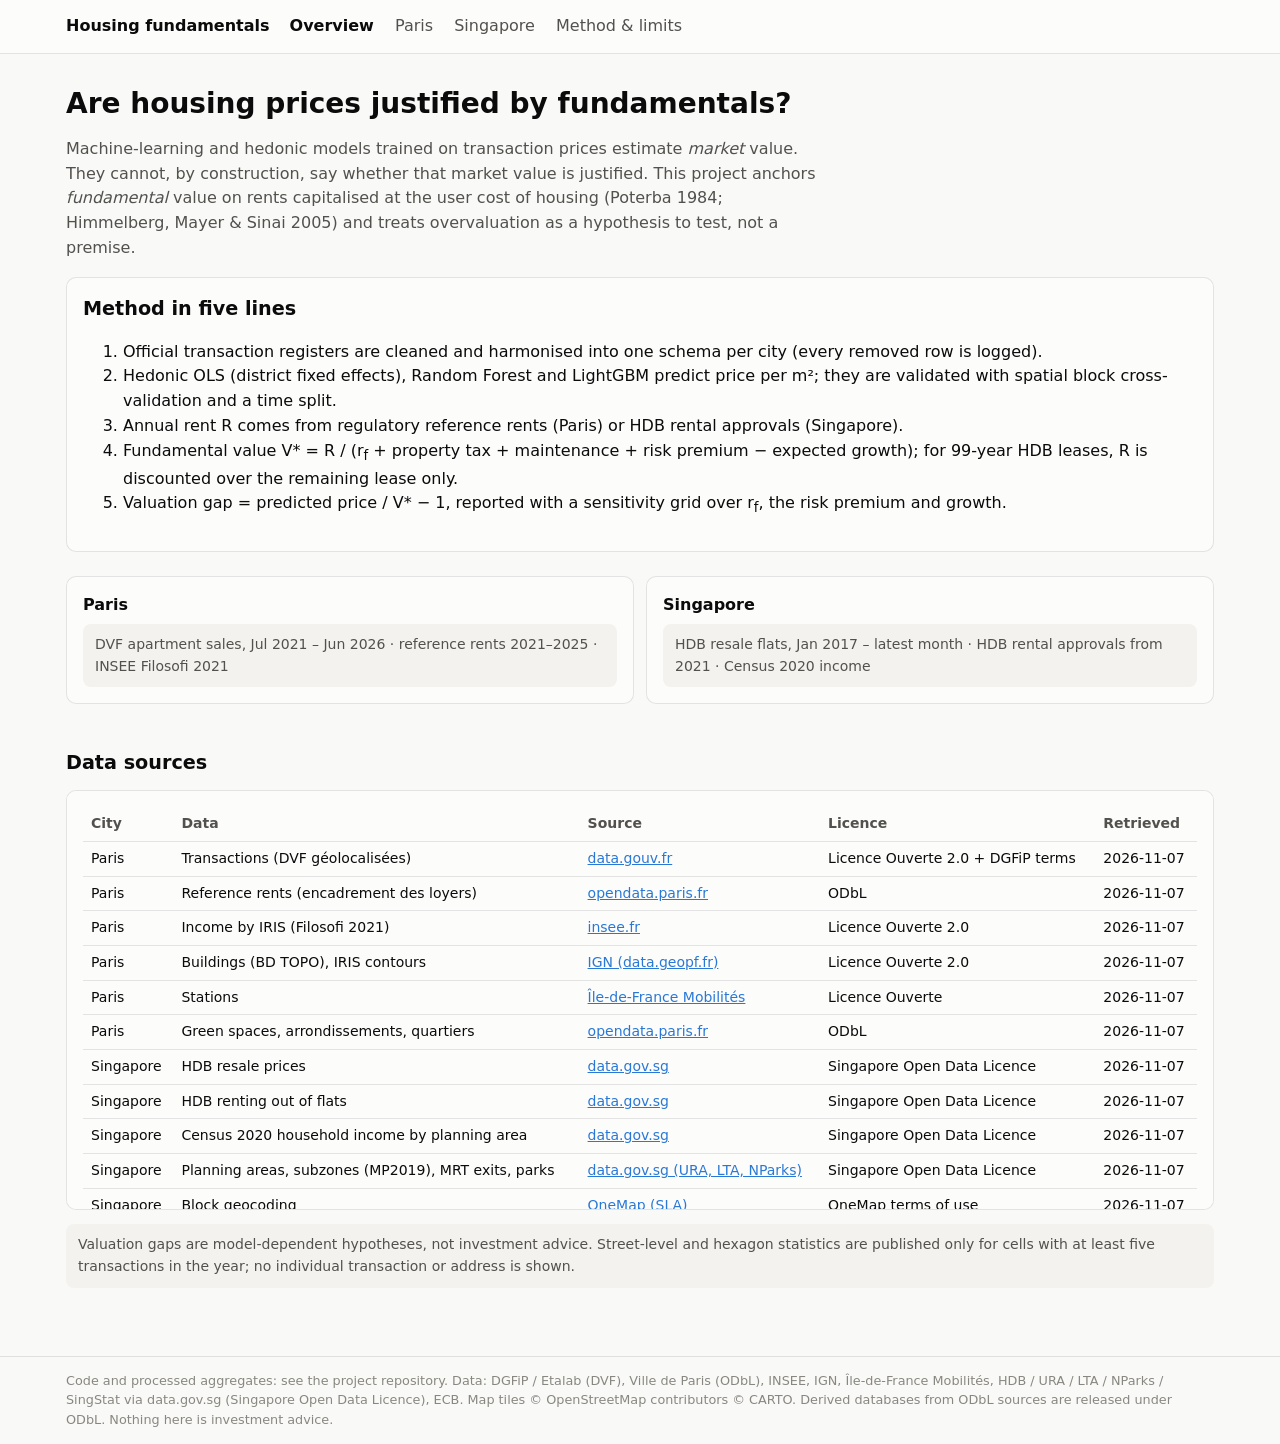
==== site/index.html @ 0dceb500 "Paris pipeline, website and data audit; Singapore data stage - Data audit of official sources (DVF, " ====
<!doctype html>
<html lang="en">
<head>
<meta charset="utf-8">
<meta name="viewport" content="width=device-width, initial-scale=1">
<meta name="robots" content="noindex, nofollow">
<title>Housing fundamentals</title>
<meta name="description" content="Do rents justify housing prices in Paris and Singapore?">
<link rel="stylesheet" href="assets/style.css">

</head>
<body>
<header class="top"><div class="wrap">
  <a class="brand" href="index.html">Housing fundamentals</a>
  <nav>
    <a href="index.html" aria-current="page">Overview</a>
    <a href="paris.html">Paris</a>
    <a href="singapore.html">Singapore</a>
    <a href="methodology.html">Method &amp; limits</a>
  </nav>
</div></header>
<main class="wrap">

<h1>Are housing prices justified by fundamentals?</h1>
<p class="lede">Machine-learning and hedonic models trained on transaction prices estimate <em>market</em> value. They cannot,
by construction, say whether that market value is justified. This project anchors <em>fundamental</em> value on rents
capitalised at the user cost of housing (Poterba 1984; Himmelberg, Mayer &amp; Sinai 2005) and treats overvaluation as a
hypothesis to test, not a premise.</p>

<div class="card">
<h2 style="margin-top:0">Method in five lines</h2>
<ol>
<li>Official transaction registers are cleaned and harmonised into one schema per city (every removed row is logged).</li>
<li>Hedonic OLS (district fixed effects), Random Forest and LightGBM predict price per m²; they are validated with spatial block cross-validation and a time split.</li>
<li>Annual rent R comes from regulatory reference rents (Paris) or HDB rental approvals (Singapore).</li>
<li>Fundamental value V* = R / (r<sub>f</sub> + property tax + maintenance + risk premium − expected growth); for 99-year HDB leases, R is discounted over the remaining lease only.</li>
<li>Valuation gap = predicted price / V* − 1, reported with a sensitivity grid over r<sub>f</sub>, the risk premium and growth.</li>
</ol>
</div>

<div class="grid2">
<a class="card" href="paris.html" style="text-decoration:none;color:inherit"><b>Paris</b><br><span class="note" style="display:block;margin-top:6px">DVF apartment sales, Jul 2021 – Jun 2026 · reference rents 2021–2025 · INSEE Filosofi 2021</span></a>
<a class="card" href="singapore.html" style="text-decoration:none;color:inherit"><b>Singapore</b><br><span class="note" style="display:block;margin-top:6px">HDB resale flats, Jan 2017 – latest month · HDB rental approvals from 2021 · Census 2020 income</span></a>
</div>

<h2>Data sources</h2>
<div class="card table-scroll"><table>
<thead><tr><th>City</th><th>Data</th><th>Source</th><th>Licence</th><th>Retrieved</th></tr></thead>
<tbody>
<tr><td>Paris</td><td>Transactions (DVF géolocalisées)</td><td><a href="https://www.data.gouv.fr/datasets/demandes-de-valeurs-foncieres-geolocalisees">data.gouv.fr</a></td><td>Licence Ouverte 2.0 + DGFiP terms</td><td>2026-11-07</td></tr>
<tr><td>Paris</td><td>Reference rents (encadrement des loyers)</td><td><a href="https://opendata.paris.fr/explore/dataset/logement-encadrement-des-loyers/">opendata.paris.fr</a></td><td>ODbL</td><td>2026-11-07</td></tr>
<tr><td>Paris</td><td>Income by IRIS (Filosofi 2021)</td><td><a href="https://www.insee.fr/fr/statistiques/8229323">insee.fr</a></td><td>Licence Ouverte 2.0</td><td>2026-11-07</td></tr>
<tr><td>Paris</td><td>Buildings (BD TOPO), IRIS contours</td><td><a href="https://geoservices.ign.fr/">IGN (data.geopf.fr)</a></td><td>Licence Ouverte 2.0</td><td>2026-11-07</td></tr>
<tr><td>Paris</td><td>Stations</td><td><a href="https://data.iledefrance-mobilites.fr/explore/dataset/emplacement-des-gares-idf/">Île-de-France Mobilités</a></td><td>Licence Ouverte</td><td>2026-11-07</td></tr>
<tr><td>Paris</td><td>Green spaces, arrondissements, quartiers</td><td><a href="https://opendata.paris.fr/">opendata.paris.fr</a></td><td>ODbL</td><td>2026-11-07</td></tr>
<tr><td>Singapore</td><td>HDB resale prices</td><td><a href="https://data.gov.sg/datasets/d_8b84c4ee58e3cfc0ece0d773c8ca6abc/view">data.gov.sg</a></td><td>Singapore Open Data Licence</td><td>2026-11-07</td></tr>
<tr><td>Singapore</td><td>HDB renting out of flats</td><td><a href="https://data.gov.sg/datasets/d_c9f57187485a850908655db0e8cfe651/view">data.gov.sg</a></td><td>Singapore Open Data Licence</td><td>2026-11-07</td></tr>
<tr><td>Singapore</td><td>Census 2020 household income by planning area</td><td><a href="https://data.gov.sg/datasets/d_4e150bbd35c3145ea43019212c7b46c2/view">data.gov.sg</a></td><td>Singapore Open Data Licence</td><td>2026-11-07</td></tr>
<tr><td>Singapore</td><td>Planning areas, subzones (MP2019), MRT exits, parks</td><td><a href="https://data.gov.sg/">data.gov.sg (URA, LTA, NParks)</a></td><td>Singapore Open Data Licence</td><td>2026-11-07</td></tr>
<tr><td>Singapore</td><td>Block geocoding</td><td><a href="https://www.onemap.gov.sg/apidocs/">OneMap (SLA)</a></td><td>OneMap terms of use</td><td>2026-11-07</td></tr>
<tr><td>Both</td><td>FX (ECB reference rates), 10-year government yields</td><td><a href="https://data.ecb.europa.eu/">ECB</a>, <a href="https://tablebuilder.singstat.gov.sg/table/TS/M700071">SingStat M700071</a></td><td>Reuse with attribution</td><td>2026-11-07</td></tr>
</tbody></table></div>
<p class="note">Valuation gaps are model-dependent hypotheses, not investment advice. Street-level and hexagon statistics are published only for cells with at least five transactions in the year; no individual transaction or address is shown.</p>
</main>
<footer><div class="wrap">
Code and processed aggregates: see the project repository. Data: DGFiP / Etalab (DVF), Ville de Paris (ODbL),
INSEE, IGN, Île-de-France Mobilités, HDB / URA / LTA / NParks / SingStat via data.gov.sg (Singapore Open Data
Licence), ECB. Map tiles © OpenStreetMap contributors © CARTO. Derived databases from ODbL sources are released
under ODbL. Nothing here is investment advice.
</div></footer>
</body>
</html>
---- site/assets/style.css ----
:root {
  color-scheme: light;
  --page: #f9f9f7;
  --surface-1: #fcfcfb;
  --text-primary: #0b0b0b;
  --text-secondary: #52514e;
  --muted: #898781;
  --grid: #e1e0d9;
  --axis: #c3c2b7;
  --border: rgba(11, 11, 11, 0.10);
  --series-market: #2a78d6;
  --series-fund: #e34948;
  --band-fund: rgba(227, 73, 72, 0.16);
  --accent: #2a78d6;
  --note-bg: #f3f2ee;
}
@media (prefers-color-scheme: dark) {
  :root:where(:not([data-theme="light"])) {
    color-scheme: dark;
    --page: #0d0d0d;
    --surface-1: #1a1a19;
    --text-primary: #f0efec;
    --text-secondary: #c3c2b7;
    --muted: #898781;
    --grid: #2c2c2a;
    --axis: #383835;
    --border: rgba(255, 255, 255, 0.10);
    --series-market: #3987e5;
    --series-fund: #e66767;
    --band-fund: rgba(230, 103, 103, 0.20);
    --accent: #3987e5;
    --note-bg: #232321;
  }
}
:root[data-theme="dark"] {
  color-scheme: dark;
  --page: #0d0d0d;
  --surface-1: #1a1a19;
  --text-primary: #f0efec;
  --text-secondary: #c3c2b7;
  --muted: #898781;
  --grid: #2c2c2a;
  --axis: #383835;
  --border: rgba(255, 255, 255, 0.10);
  --series-market: #3987e5;
  --series-fund: #e66767;
  --band-fund: rgba(230, 103, 103, 0.20);
  --accent: #3987e5;
  --note-bg: #232321;
}

* { box-sizing: border-box; }
html, body { margin: 0; }
body {
  background: var(--page);
  color: var(--text-primary);
  font: 16px/1.55 system-ui, -apple-system, "Segoe UI", sans-serif;
}
a { color: var(--accent); }
header.top {
  border-bottom: 1px solid var(--border);
  background: var(--surface-1);
}
header.top .wrap { display: flex; gap: 20px; align-items: baseline; flex-wrap: wrap; }
header.top .brand { font-weight: 650; text-decoration: none; color: var(--text-primary); }
header.top nav a { margin-right: 16px; text-decoration: none; color: var(--text-secondary); }
header.top nav a[aria-current="page"] { color: var(--text-primary); font-weight: 600; }
.wrap { max-width: 1180px; margin: 0 auto; padding: 14px 16px; }
h1 { font-size: 1.75rem; line-height: 1.25; margin: 18px 0 8px; }
h2 { font-size: 1.2rem; margin: 32px 0 8px; }
p.lede { color: var(--text-secondary); max-width: 760px; }
.card {
  background: var(--surface-1);
  border: 1px solid var(--border);
  border-radius: 10px;
  padding: 16px;
  margin: 12px 0;
}
.note {
  background: var(--note-bg);
  border-radius: 8px;
  padding: 10px 12px;
  font-size: 0.875rem;
  color: var(--text-secondary);
}
.controls { display: flex; flex-wrap: wrap; gap: 12px; align-items: end; margin-bottom: 10px; }
.controls label { display: flex; flex-direction: column; font-size: 0.8rem; color: var(--text-secondary); gap: 4px; }
select, input[type="search"] {
  font: inherit; font-size: 0.9rem; padding: 6px 8px; border-radius: 6px;
  border: 1px solid var(--axis); background: var(--surface-1); color: var(--text-primary);
}
#map { height: 520px; border-radius: 8px; overflow: hidden; }
@media (max-width: 640px) { #map { height: 400px; } }
.legend { display: flex; flex-wrap: wrap; align-items: center; gap: 8px; font-size: 0.8rem; color: var(--text-secondary); margin-top: 8px; }
.legend .ramp { display: flex; }
.legend .ramp span { width: 34px; height: 12px; }
.legend .ramp span + span { margin-left: 2px; }
.legend .ticks { display: flex; font-variant-numeric: tabular-nums; }
.legend .ticks span { width: 36px; text-align: left; }
.legend .swatch-na { width: 14px; height: 12px; border: 1px dashed var(--muted); display: inline-block; }
.meta-line { font-size: 0.8rem; color: var(--muted); margin-top: 6px; }
.tip {
  position: absolute; pointer-events: none; z-index: 5;
  background: var(--surface-1); color: var(--text-primary);
  border: 1px solid var(--border); border-radius: 8px; padding: 8px 10px;
  font-size: 0.8rem; line-height: 1.4; box-shadow: 0 4px 14px rgba(0,0,0,0.12);
  min-width: 170px; font-variant-numeric: tabular-nums;
}
.tip b { display: block; margin-bottom: 2px; }
.tip .k { color: var(--text-secondary); }
.chart-wrap { position: relative; }
svg.chart { width: 100%; height: auto; display: block; }
svg.chart text { fill: var(--muted); font-size: 12px; }
svg.chart .lbl { fill: var(--text-primary); font-size: 12px; font-weight: 600; }
table { border-collapse: collapse; width: 100%; font-size: 0.875rem; font-variant-numeric: tabular-nums; }
th, td { text-align: left; padding: 6px 8px; border-bottom: 1px solid var(--border); }
th { color: var(--text-secondary); font-weight: 600; cursor: pointer; white-space: nowrap; }
td.num, th.num { text-align: right; }
.table-scroll { max-height: 420px; overflow: auto; }
.grid2 { display: grid; grid-template-columns: repeat(auto-fit, minmax(260px, 1fr)); gap: 12px; }
.kpi .v { font-size: 1.6rem; font-weight: 650; }
.kpi .k { font-size: 0.8rem; color: var(--text-secondary); }
footer { color: var(--muted); font-size: 0.8rem; border-top: 1px solid var(--border); margin-top: 40px; }
.legend .cls { display: inline-flex; align-items: center; gap: 6px; margin-right: 10px; font-variant-numeric: tabular-nums; white-space: nowrap; }
.legend .sw { width: 18px; height: 12px; border-radius: 2px; display: inline-block; }
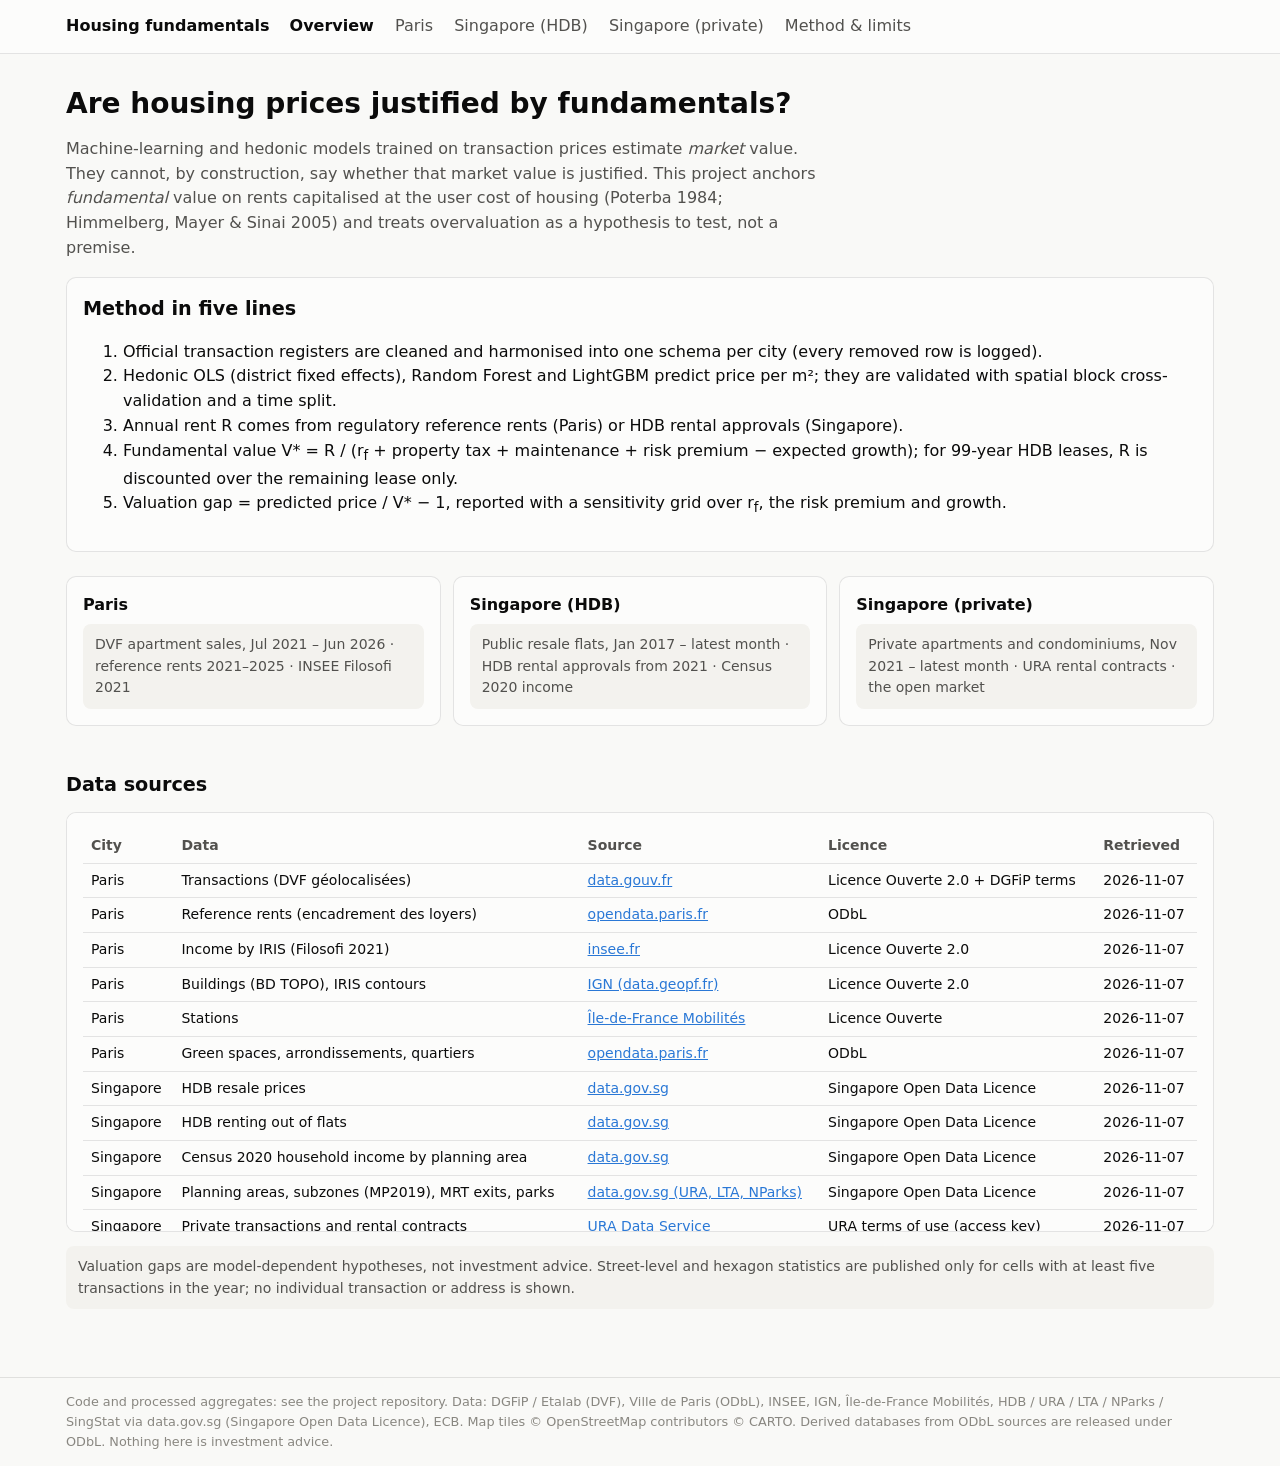
==== commit 82e6ac1a: "Singapore private market (URA): transactions, rents, models, valuation, site page - URA Data Service" ====
--- a/site/index.html
+++ b/site/index.html
@@ -15,7 +15,8 @@
   <nav>
     <a href="index.html" aria-current="page">Overview</a>
     <a href="paris.html">Paris</a>
-    <a href="singapore.html">Singapore</a>
+    <a href="singapore.html">Singapore (HDB)</a>
+    <a href="singapore_private.html">Singapore (private)</a>
     <a href="methodology.html">Method &amp; limits</a>
   </nav>
 </div></header>
@@ -40,7 +41,8 @@
 
 <div class="grid2">
 <a class="card" href="paris.html" style="text-decoration:none;color:inherit"><b>Paris</b><br><span class="note" style="display:block;margin-top:6px">DVF apartment sales, Jul 2021 – Jun 2026 · reference rents 2021–2025 · INSEE Filosofi 2021</span></a>
-<a class="card" href="singapore.html" style="text-decoration:none;color:inherit"><b>Singapore</b><br><span class="note" style="display:block;margin-top:6px">HDB resale flats, Jan 2017 – latest month · HDB rental approvals from 2021 · Census 2020 income</span></a>
+<a class="card" href="singapore.html" style="text-decoration:none;color:inherit"><b>Singapore (HDB)</b><br><span class="note" style="display:block;margin-top:6px">Public resale flats, Jan 2017 – latest month · HDB rental approvals from 2021 · Census 2020 income</span></a>
+<a class="card" href="singapore_private.html" style="text-decoration:none;color:inherit"><b>Singapore (private)</b><br><span class="note" style="display:block;margin-top:6px">Private apartments and condominiums, Nov 2021 – latest month · URA rental contracts · the open market</span></a>
 </div>
 
 <h2>Data sources</h2>
@@ -57,6 +59,7 @@
 <tr><td>Singapore</td><td>HDB renting out of flats</td><td><a href="https://data.gov.sg/datasets/d_c9f57187485a850908655db0e8cfe651/view">data.gov.sg</a></td><td>Singapore Open Data Licence</td><td>2026-11-07</td></tr>
 <tr><td>Singapore</td><td>Census 2020 household income by planning area</td><td><a href="https://data.gov.sg/datasets/d_4e150bbd35c3145ea43019212c7b46c2/view">data.gov.sg</a></td><td>Singapore Open Data Licence</td><td>2026-11-07</td></tr>
 <tr><td>Singapore</td><td>Planning areas, subzones (MP2019), MRT exits, parks</td><td><a href="https://data.gov.sg/">data.gov.sg (URA, LTA, NParks)</a></td><td>Singapore Open Data Licence</td><td>2026-11-07</td></tr>
+<tr><td>Singapore</td><td>Private transactions and rental contracts</td><td><a href="https://eservice.ura.gov.sg/maps/api/">URA Data Service</a></td><td>URA terms of use (access key)</td><td>2026-11-07</td></tr>
 <tr><td>Singapore</td><td>Block geocoding</td><td><a href="https://www.onemap.gov.sg/apidocs/">OneMap (SLA)</a></td><td>OneMap terms of use</td><td>2026-11-07</td></tr>
 <tr><td>Both</td><td>FX (ECB reference rates), 10-year government yields</td><td><a href="https://data.ecb.europa.eu/">ECB</a>, <a href="https://tablebuilder.singstat.gov.sg/table/TS/M700071">SingStat M700071</a></td><td>Reuse with attribution</td><td>2026-11-07</td></tr>
 </tbody></table></div>
--- a/site/assets/style.css
+++ b/site/assets/style.css
@@ -123,3 +123,7 @@
 footer { color: var(--muted); font-size: 0.8rem; border-top: 1px solid var(--border); margin-top: 40px; }
 .legend .cls { display: inline-flex; align-items: center; gap: 6px; margin-right: 10px; font-variant-numeric: tabular-nums; white-space: nowrap; }
 .legend .sw { width: 18px; height: 12px; border-radius: 2px; display: inline-block; }
+.doc { overflow-x: auto; }
+.doc table { margin: 10px 0; }
+.doc pre { background: var(--note-bg); padding: 10px 12px; border-radius: 8px; overflow-x: auto; }
+.doc code { font-size: 0.9em; }
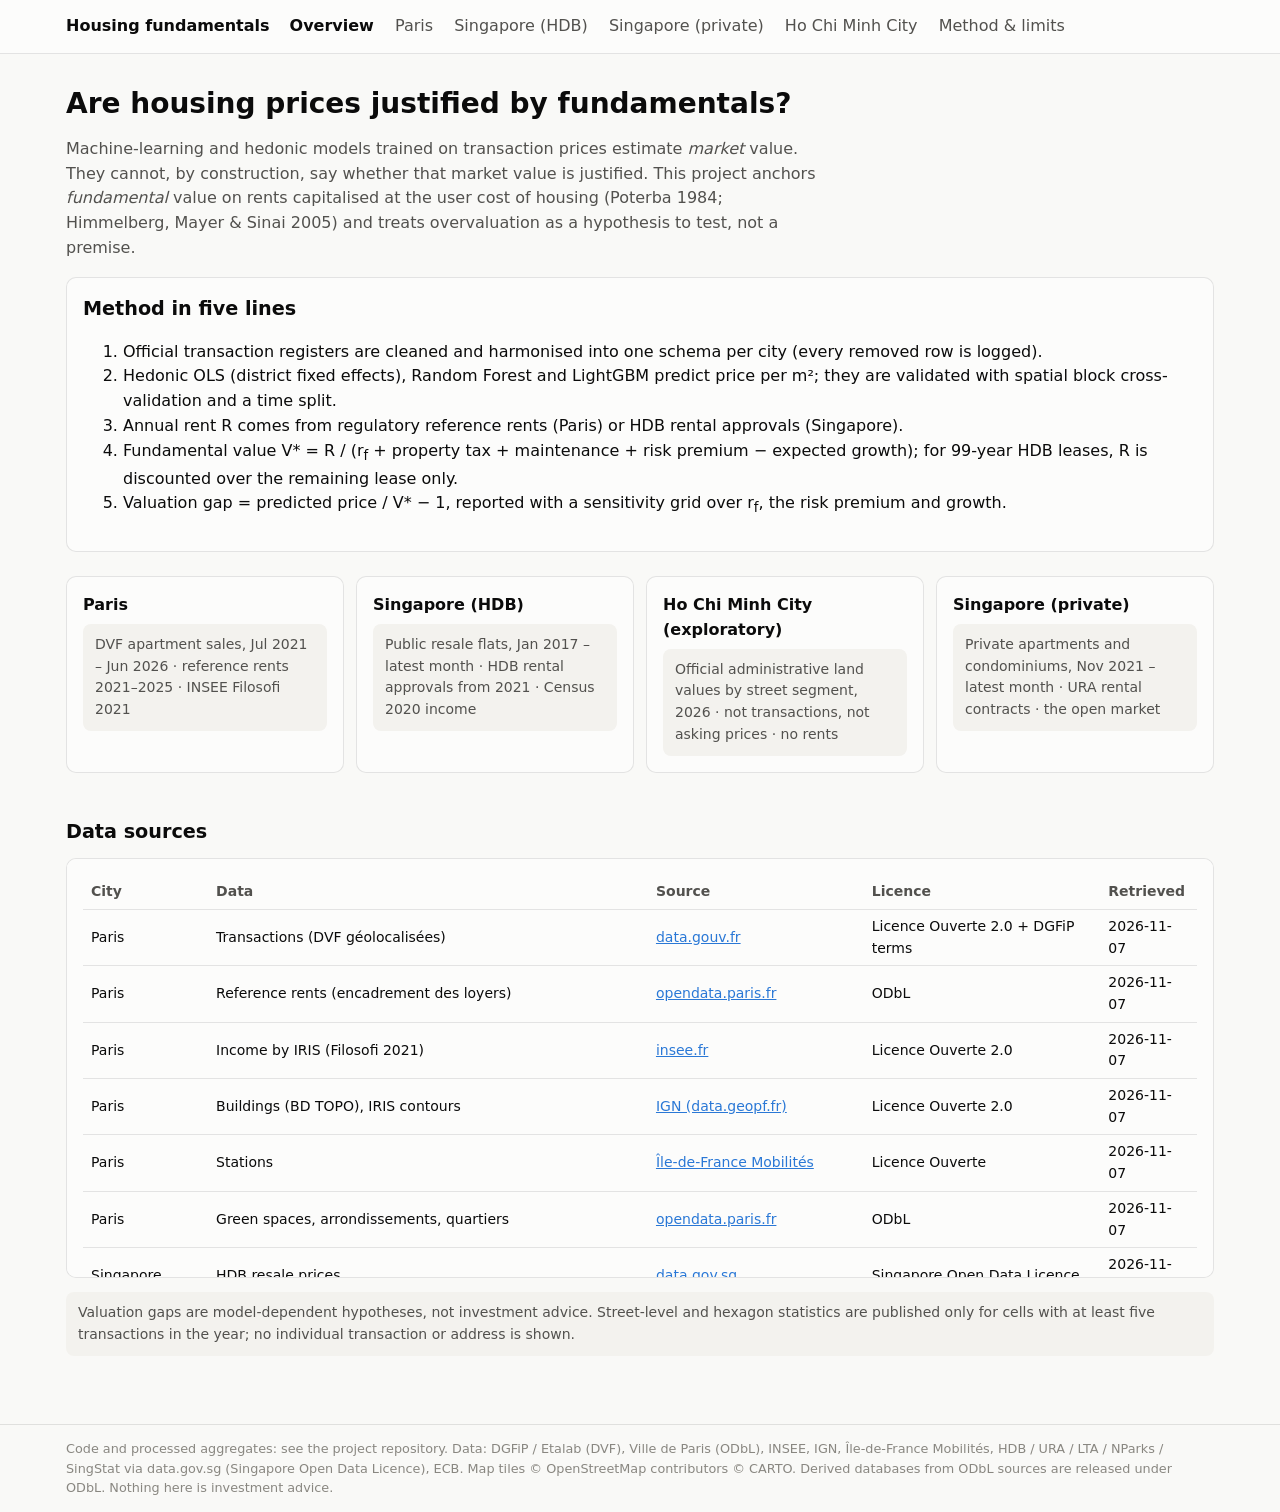
==== commit 4e5ca54c: "Add Ho Chi Minh City exploratory page: administrative land values by ward and street" ====
--- a/site/index.html
+++ b/site/index.html
@@ -17,6 +17,7 @@
     <a href="paris.html">Paris</a>
     <a href="singapore.html">Singapore (HDB)</a>
     <a href="singapore_private.html">Singapore (private)</a>
+    <a href="hcmc.html">Ho Chi Minh City</a>
     <a href="methodology.html">Method &amp; limits</a>
   </nav>
 </div></header>
@@ -42,6 +43,7 @@
 <div class="grid2">
 <a class="card" href="paris.html" style="text-decoration:none;color:inherit"><b>Paris</b><br><span class="note" style="display:block;margin-top:6px">DVF apartment sales, Jul 2021 – Jun 2026 · reference rents 2021–2025 · INSEE Filosofi 2021</span></a>
 <a class="card" href="singapore.html" style="text-decoration:none;color:inherit"><b>Singapore (HDB)</b><br><span class="note" style="display:block;margin-top:6px">Public resale flats, Jan 2017 – latest month · HDB rental approvals from 2021 · Census 2020 income</span></a>
+<a class="card" href="hcmc.html" style="text-decoration:none;color:inherit"><b>Ho Chi Minh City (exploratory)</b><br><span class="note" style="display:block;margin-top:6px">Official administrative land values by street segment, 2026 · not transactions, not asking prices · no rents</span></a>
 <a class="card" href="singapore_private.html" style="text-decoration:none;color:inherit"><b>Singapore (private)</b><br><span class="note" style="display:block;margin-top:6px">Private apartments and condominiums, Nov 2021 – latest month · URA rental contracts · the open market</span></a>
 </div>
 
@@ -61,6 +63,7 @@
 <tr><td>Singapore</td><td>Planning areas, subzones (MP2019), MRT exits, parks</td><td><a href="https://data.gov.sg/">data.gov.sg (URA, LTA, NParks)</a></td><td>Singapore Open Data Licence</td><td>2026-11-07</td></tr>
 <tr><td>Singapore</td><td>Private transactions and rental contracts</td><td><a href="https://eservice.ura.gov.sg/maps/api/">URA Data Service</a></td><td>URA terms of use (access key)</td><td>2026-11-07</td></tr>
 <tr><td>Singapore</td><td>Block geocoding</td><td><a href="https://www.onemap.gov.sg/apidocs/">OneMap (SLA)</a></td><td>OneMap terms of use</td><td>2026-11-07</td></tr>
+<tr><td>Ho Chi Minh City</td><td>Land price table, Resolution 87/2025/NQ-HĐND (in force 1 Jan 2026)</td><td><a href="https://congbao.hochiminhcity.gov.vn/cong-bao/van-ban/nghi-quyet/so/87-2025-nq-hdnd/ngay/26-12-2025/48983?cbid=49002">HCMC Official Gazette</a></td><td>Official legal text</td><td>2026-11-08</td></tr>
 <tr><td>Both</td><td>FX (ECB reference rates), 10-year government yields</td><td><a href="https://data.ecb.europa.eu/">ECB</a>, <a href="https://tablebuilder.singstat.gov.sg/table/TS/M700071">SingStat M700071</a></td><td>Reuse with attribution</td><td>2026-11-07</td></tr>
 </tbody></table></div>
 <p class="note">Valuation gaps are model-dependent hypotheses, not investment advice. Street-level and hexagon statistics are published only for cells with at least five transactions in the year; no individual transaction or address is shown.</p>
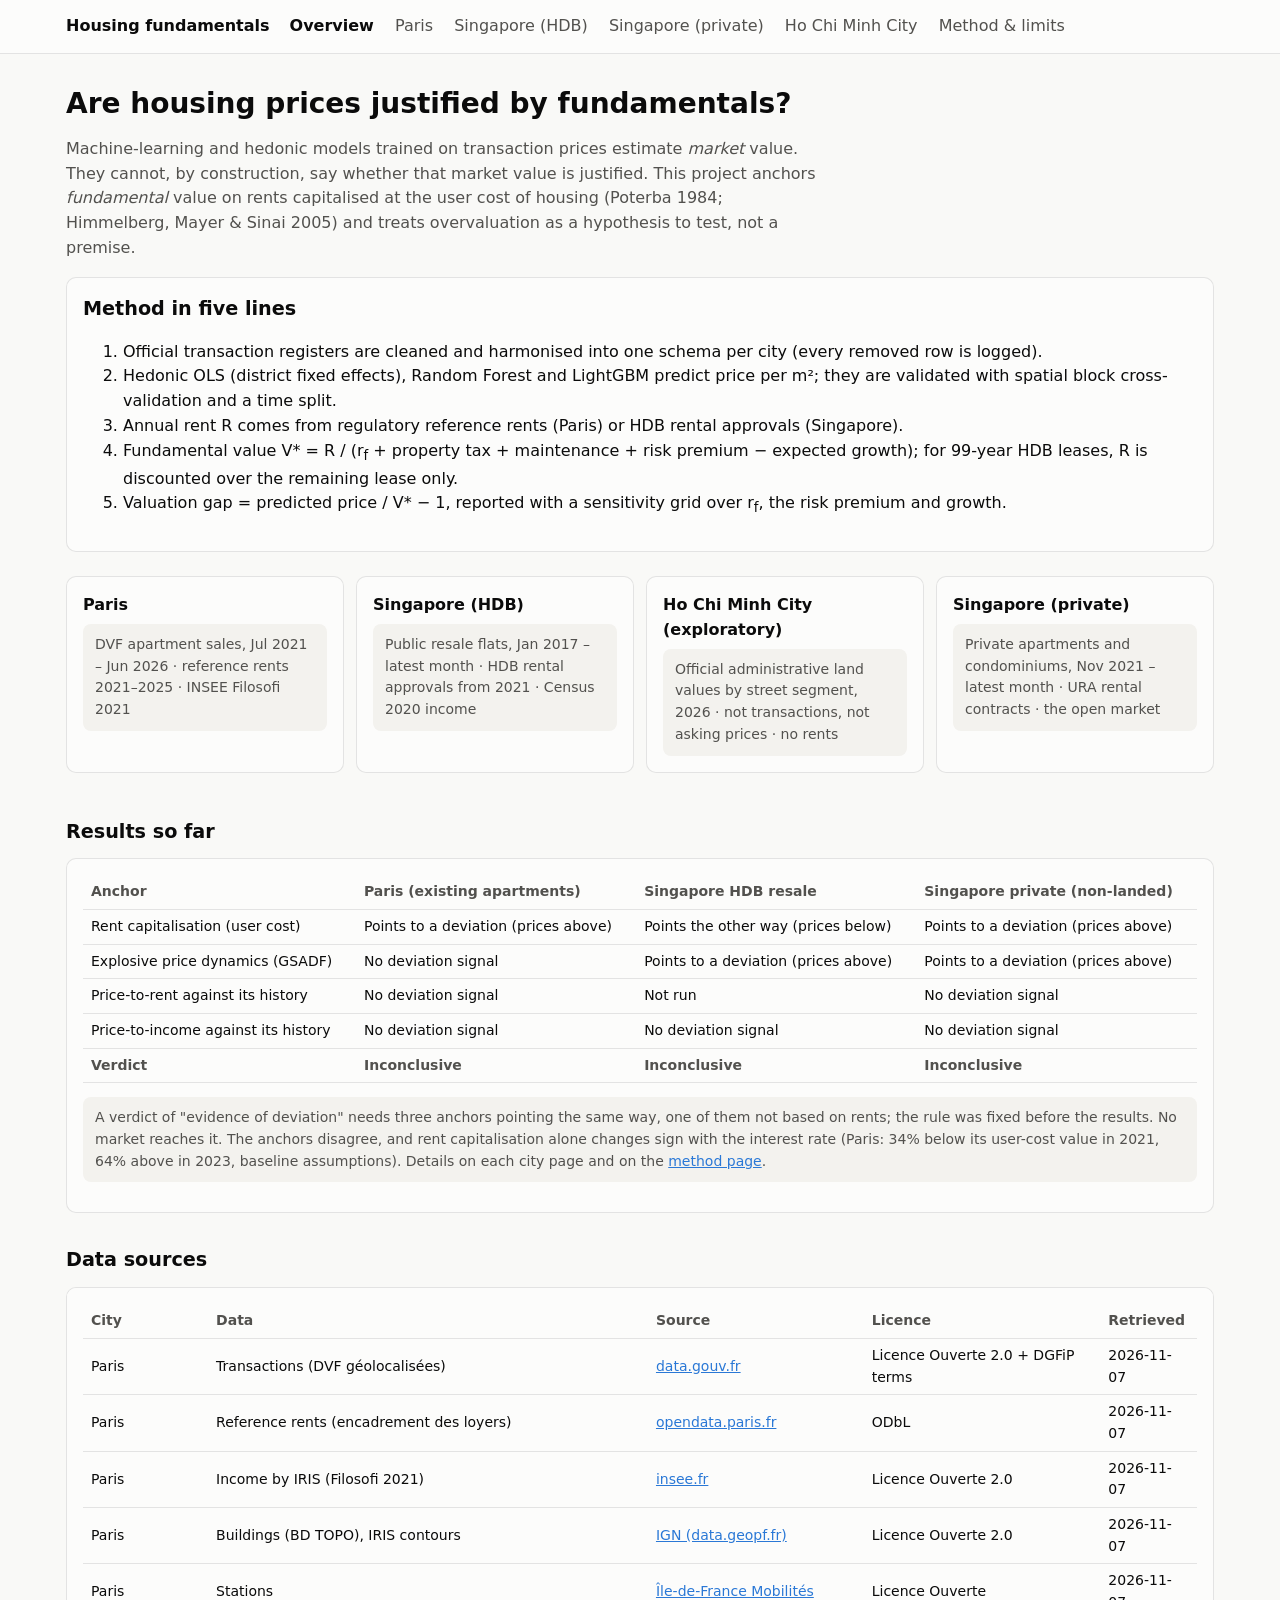
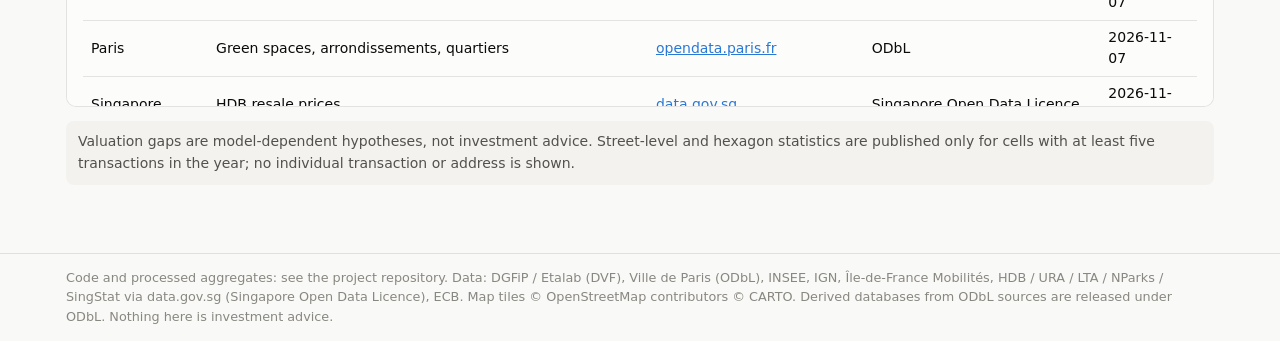
==== commit 5e163560: "Site: quality-adjusted index chart with official index and volume, verdict table per market, results" ====
--- a/site/index.html
+++ b/site/index.html
@@ -47,6 +47,16 @@
 <a class="card" href="singapore_private.html" style="text-decoration:none;color:inherit"><b>Singapore (private)</b><br><span class="note" style="display:block;margin-top:6px">Private apartments and condominiums, Nov 2021 – latest month · URA rental contracts · the open market</span></a>
 </div>
 
+
+<h2>Results so far</h2>
+<div class="card">
+  <div class="table-scroll"><table><thead><tr><th>Anchor</th><th>Paris (existing apartments)</th><th>Singapore HDB resale</th><th>Singapore private (non-landed)</th></tr></thead>
+  <tbody><tr><td>Rent capitalisation (user cost)</td><td>Points to a deviation (prices above)</td><td>Points the other way (prices below)</td><td>Points to a deviation (prices above)</td></tr><tr><td>Explosive price dynamics (GSADF)</td><td>No deviation signal</td><td>Points to a deviation (prices above)</td><td>Points to a deviation (prices above)</td></tr><tr><td>Price-to-rent against its history</td><td>No deviation signal</td><td>Not run</td><td>No deviation signal</td></tr><tr><td>Price-to-income against its history</td><td>No deviation signal</td><td>No deviation signal</td><td>No deviation signal</td></tr><tr><th>Verdict</th><th>Inconclusive</th><th>Inconclusive</th><th>Inconclusive</th></tr></tbody></table></div>
+  <p class="note">A verdict of "evidence of deviation" needs three anchors pointing the same way, one of them not based on
+  rents; the rule was fixed before the results. No market reaches it. The anchors disagree, and rent capitalisation alone
+  changes sign with the interest rate (Paris: 34% below its user-cost value in 2021, 64% above in 2023, baseline
+  assumptions). Details on each city page and on the <a href="methodology.html">method page</a>.</p>
+</div>
 <h2>Data sources</h2>
 <div class="card table-scroll"><table>
 <thead><tr><th>City</th><th>Data</th><th>Source</th><th>Licence</th><th>Retrieved</th></tr></thead>
--- a/site/assets/style.css
+++ b/site/assets/style.css
@@ -10,6 +10,9 @@
   --border: rgba(11, 11, 11, 0.10);
   --series-market: #2a78d6;
   --series-fund: #e34948;
+  --series-volume: #eb6834;
+  --series-strat: #1baf7a;
+  --series-official: #6250d6;
   --band-fund: rgba(227, 73, 72, 0.16);
   --accent: #2a78d6;
   --note-bg: #f3f2ee;
@@ -27,6 +30,9 @@
     --border: rgba(255, 255, 255, 0.10);
     --series-market: #3987e5;
     --series-fund: #e66767;
+    --series-volume: #d95926;
+    --series-strat: #199e70;
+    --series-official: #9085e9;
     --band-fund: rgba(230, 103, 103, 0.20);
     --accent: #3987e5;
     --note-bg: #232321;
@@ -44,6 +50,9 @@
   --border: rgba(255, 255, 255, 0.10);
   --series-market: #3987e5;
   --series-fund: #e66767;
+  --series-volume: #d95926;
+  --series-strat: #199e70;
+  --series-official: #9085e9;
   --band-fund: rgba(230, 103, 103, 0.20);
   --accent: #3987e5;
   --note-bg: #232321;
@@ -127,3 +136,11 @@
 .doc table { margin: 10px 0; }
 .doc pre { background: var(--note-bg); padding: 10px 12px; border-radius: 8px; overflow-x: auto; }
 .doc code { font-size: 0.9em; }
+.legend .sw-hatch { background: repeating-linear-gradient(135deg, var(--note-bg) 0 3px, var(--axis) 3px 4.5px); border: 1px solid var(--border); }
+.kpis { display: grid; grid-template-columns: repeat(auto-fit, minmax(190px, 1fr)); gap: 12px; margin-bottom: 12px; }
+.kpis .kpi { padding: 10px 12px; border: 1px solid var(--border); border-radius: 8px; min-width: 0; }
+.kpis .v { font-size: 1.5rem; font-weight: 650; font-variant-numeric: tabular-nums; }
+.kpis .k { font-size: 0.8rem; color: var(--text-secondary); }
+.kpis .n { font-size: 0.75rem; color: var(--muted); }
+
+.schart svg.chart + svg.chart { margin-top: 6px; }
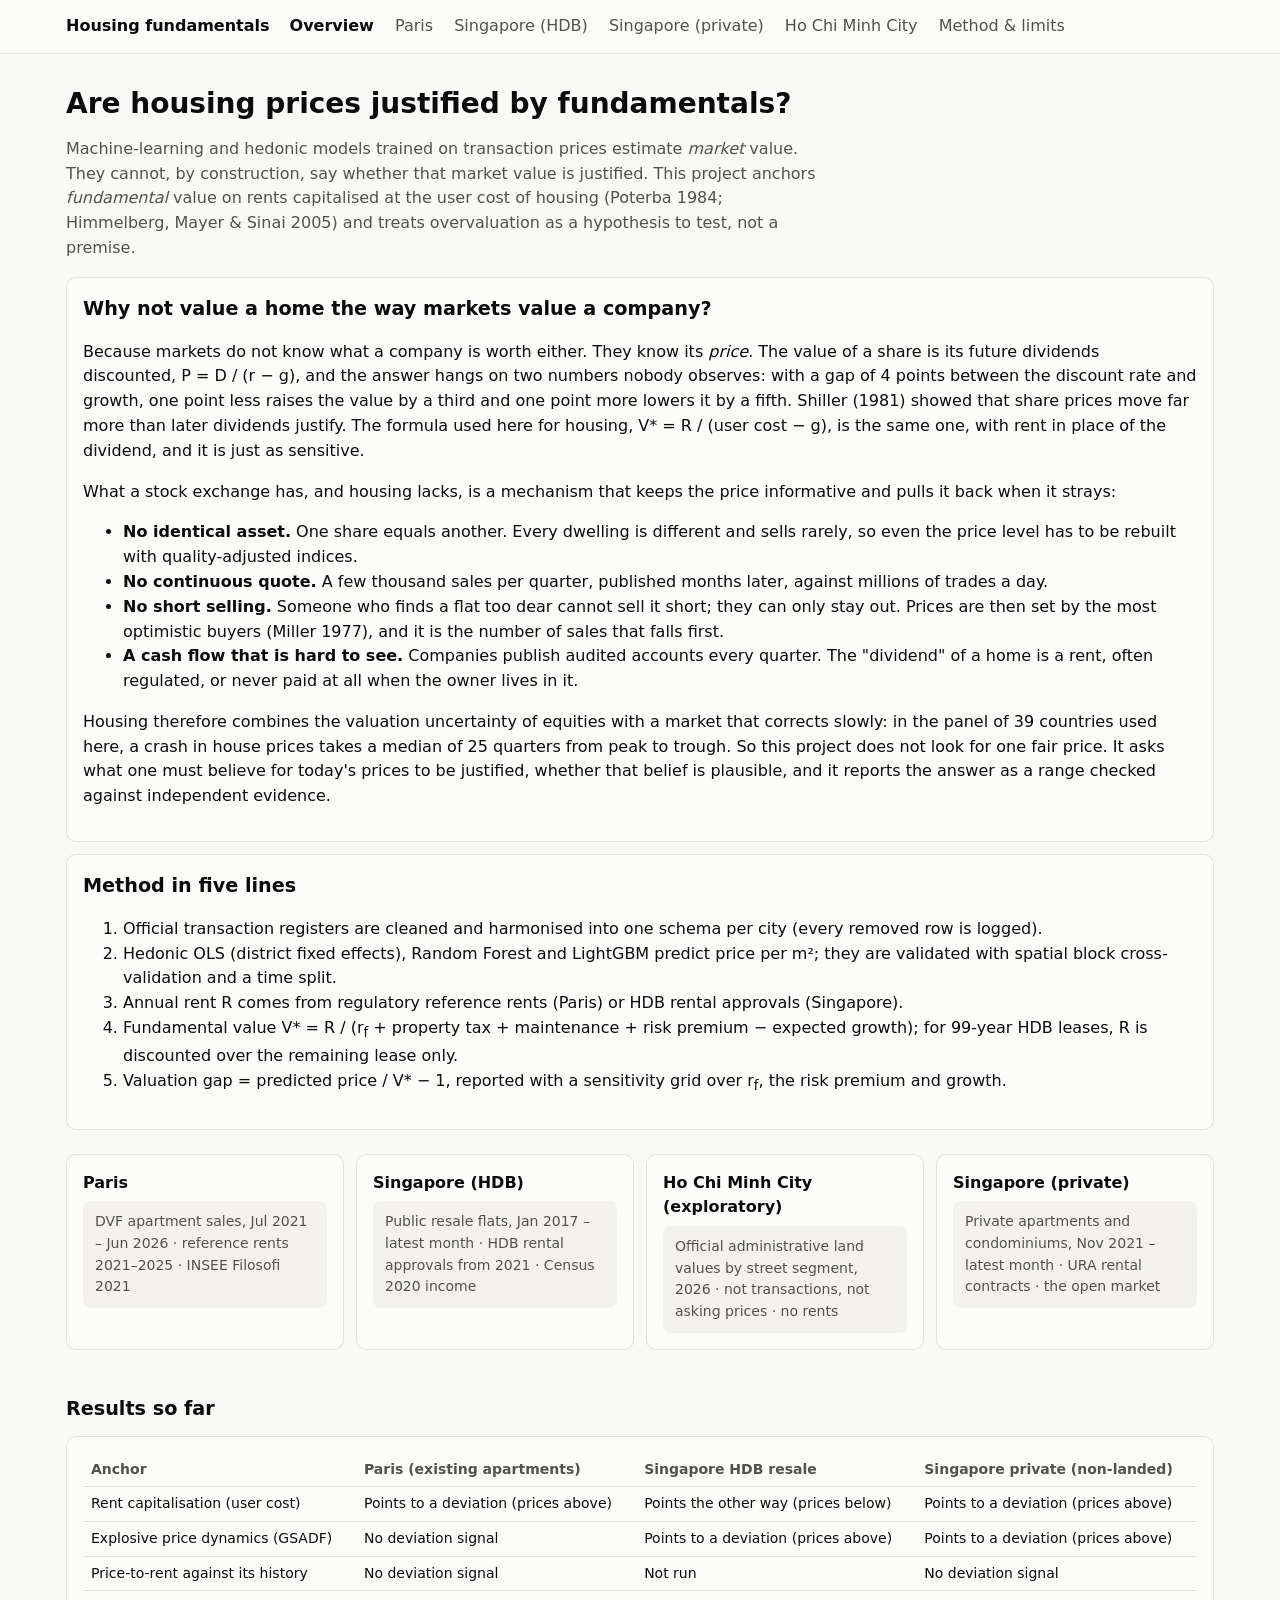
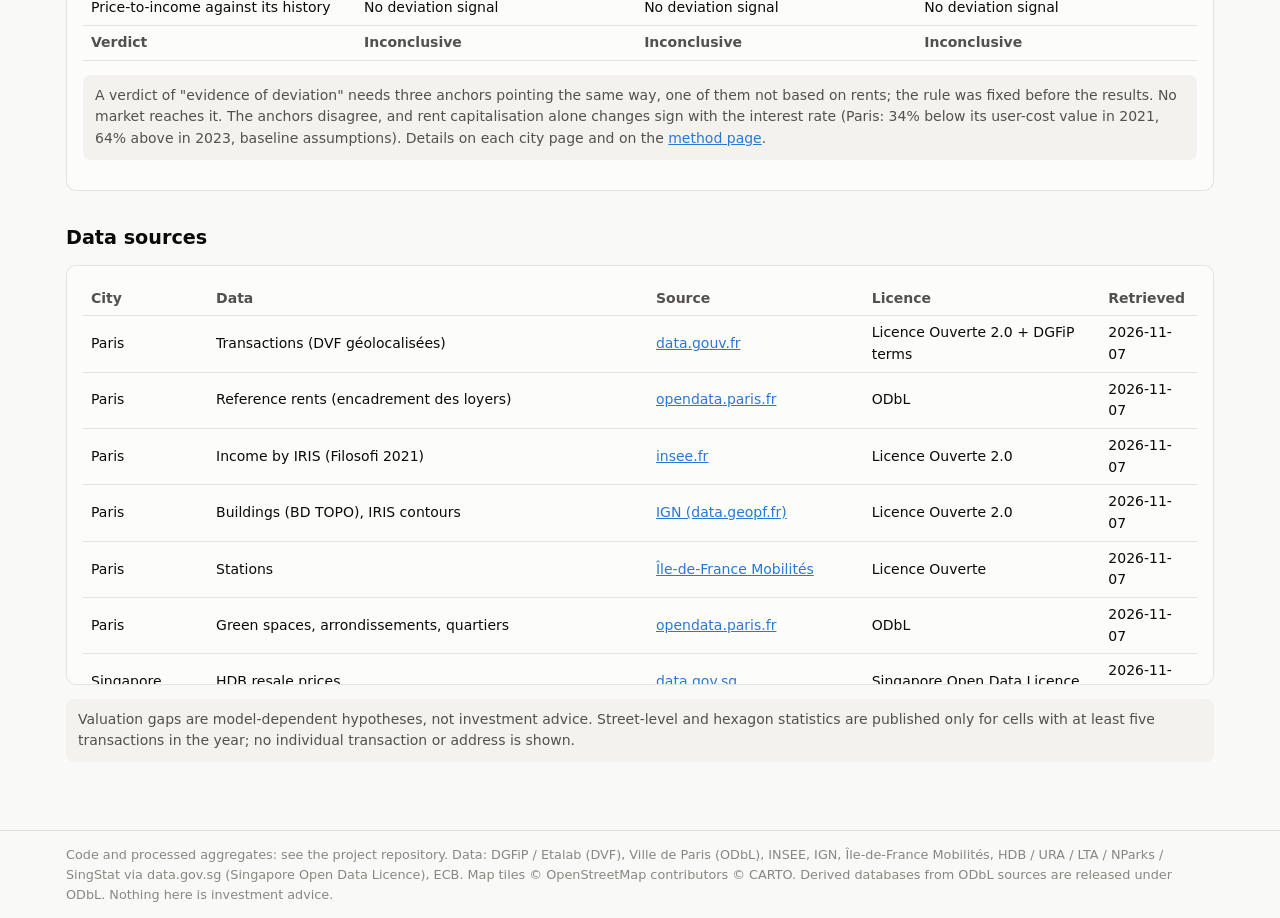
==== commit f16db9cb: "Home page: why housing cannot be valued the way markets price a company" ====
--- a/site/index.html
+++ b/site/index.html
@@ -28,6 +28,32 @@
 by construction, say whether that market value is justified. This project anchors <em>fundamental</em> value on rents
 capitalised at the user cost of housing (Poterba 1984; Himmelberg, Mayer &amp; Sinai 2005) and treats overvaluation as a
 hypothesis to test, not a premise.</p>
+
+<div class="card">
+<h2 style="margin-top:0">Why not value a home the way markets value a company?</h2>
+<p>Because markets do not know what a company is worth either. They know its <em>price</em>. The value of a share
+is its future dividends discounted, P = D / (r − g), and the answer hangs on two numbers nobody observes: with a
+gap of 4 points between the discount rate and growth, one point less raises the value by a third and one point more
+lowers it by a fifth. Shiller (1981) showed that share prices move far more than later dividends justify. The
+formula used here for housing, V* = R / (user cost − g), is the same one, with rent in place of the dividend, and it
+is just as sensitive.</p>
+<p>What a stock exchange has, and housing lacks, is a mechanism that keeps the price informative and pulls it back
+when it strays:</p>
+<ul>
+<li><b>No identical asset.</b> One share equals another. Every dwelling is different and sells rarely, so even the
+price level has to be rebuilt with quality-adjusted indices.</li>
+<li><b>No continuous quote.</b> A few thousand sales per quarter, published months later, against millions of trades
+a day.</li>
+<li><b>No short selling.</b> Someone who finds a flat too dear cannot sell it short; they can only stay out. Prices
+are then set by the most optimistic buyers (Miller 1977), and it is the number of sales that falls first.</li>
+<li><b>A cash flow that is hard to see.</b> Companies publish audited accounts every quarter. The "dividend" of a
+home is a rent, often regulated, or never paid at all when the owner lives in it.</li>
+</ul>
+<p>Housing therefore combines the valuation uncertainty of equities with a market that corrects slowly: in the panel
+of 39 countries used here, a crash in house prices takes a median of 25 quarters from peak to trough. So this project
+does not look for one fair price. It asks what one must believe for today's prices to be justified, whether that
+belief is plausible, and it reports the answer as a range checked against independent evidence.</p>
+</div>
 
 <div class="card">
 <h2 style="margin-top:0">Method in five lines</h2>
--- a/site/assets/style.css
+++ b/site/assets/style.css
@@ -144,3 +144,8 @@
 .kpis .n { font-size: 0.75rem; color: var(--muted); }
 
 .schart svg.chart + svg.chart { margin-top: 6px; }
+
+ol.events { margin: 14px 0 6px; padding-left: 22px; font-size: 0.88rem; }
+ol.events li { margin-bottom: 8px; }
+ol.events li::marker { font-weight: 600; }
+ol.events .ev-k { color: var(--muted); font-size: 0.8rem; }
